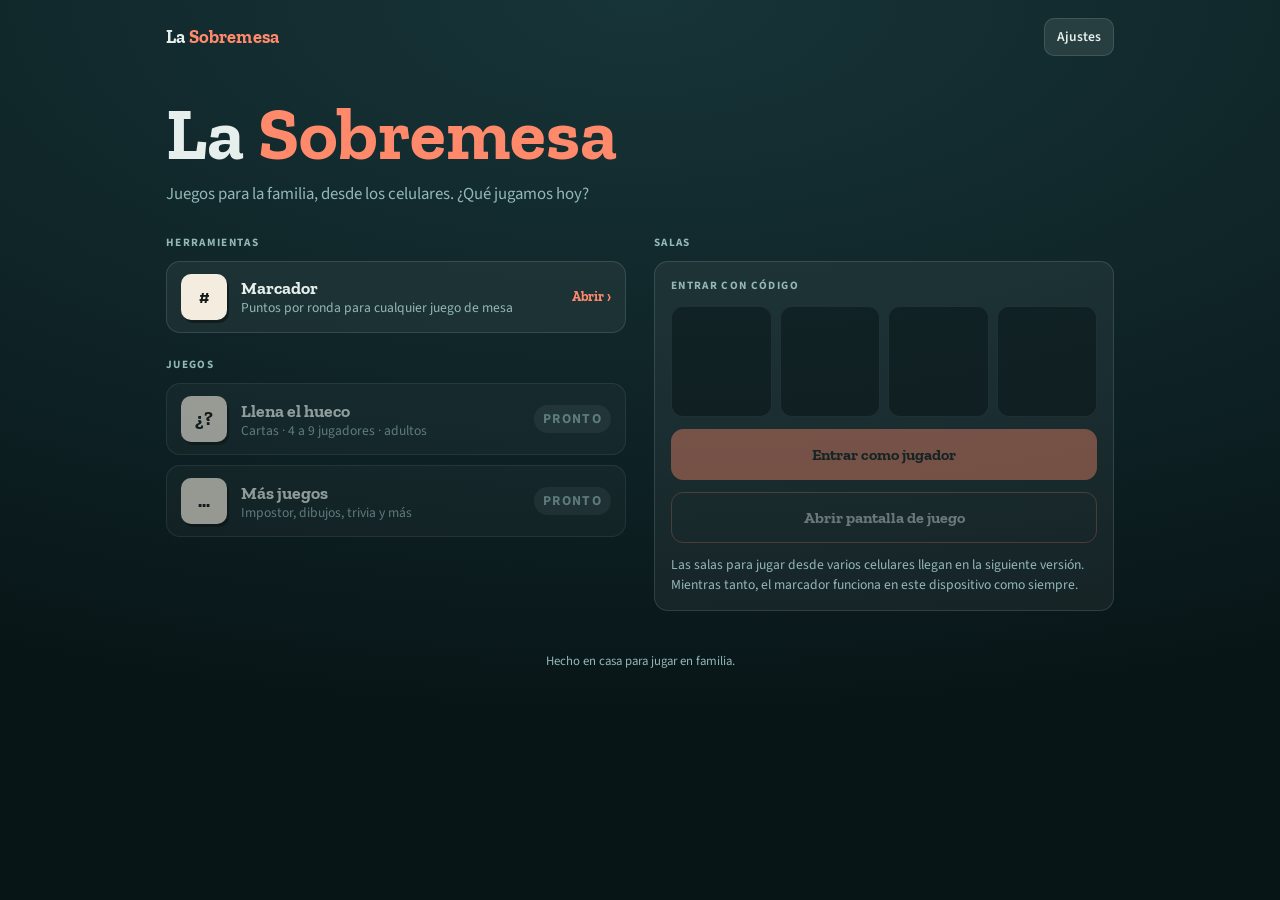
==== index.html @ 17575359 "Agrega el tema, la página de inicio y el marcador rediseñado - nucleo/tema.css concentra todos los c" ====
<!doctype html>
<html lang="es">
<head>
  <meta charset="utf-8">
  <meta name="viewport" content="width=device-width,initial-scale=1,viewport-fit=cover">
  <title>La Sobremesa</title>
  <meta name="description" content="Juegos para la familia, desde los celulares.">
  <script src="nucleo/tema.js"></script>
  <link rel="preconnect" href="https://fonts.googleapis.com">
  <link rel="preconnect" href="https://fonts.gstatic.com" crossorigin>
  <link rel="stylesheet" href="https://fonts.googleapis.com/css2?family=Source+Sans+3:wght@400;600;700&family=Zilla+Slab:wght@500;700&display=swap">
  <link rel="stylesheet" href="nucleo/tema.css">
  <link rel="stylesheet" href="nucleo/base.css">
  <style>
    .inicio { max-width: 980px; margin: 0 auto; padding: max(18px, env(safe-area-inset-top)) max(16px, env(safe-area-inset-right)) 40px max(16px, env(safe-area-inset-left)); display: flex; flex-direction: column; gap: 28px; }
    .barra { display: flex; justify-content: space-between; align-items: center; gap: 12px; }
    .barra .marca { font-size: 1.15rem; }
    .portada { display: flex; flex-direction: column; gap: 6px; padding-top: 8px; }
    .portada h1 { font-size: clamp(2.6rem, 9vw, 4.6rem); }
    .portada h1 em { font-style: normal; color: var(--acento); }
    .portada p { margin: 0; color: var(--suave); font-size: 1.05rem; }
    .columnas { display: grid; grid-template-columns: minmax(0, 1fr) minmax(0, 1fr); gap: 28px; align-items: start; }
    @media (max-width: 720px) { .columnas { grid-template-columns: minmax(0, 1fr); } }
    .grupo { display: flex; flex-direction: column; gap: 10px; min-width: 0; }
    .sala { padding: 16px; display: flex; flex-direction: column; gap: 12px; }
    .codigo { display: grid; grid-template-columns: repeat(4, 1fr); gap: 8px; }
    .codigo input { width: 100%; aspect-ratio: 1 / 1.1; text-align: center; text-transform: uppercase; font-family: var(--fuente-titulo); font-weight: 700; font-size: 1.6rem; border-radius: 12px; border: 1.5px solid var(--linea); background: var(--fondo-3); color: var(--acento); }
    .codigo input:disabled { opacity: .55; }
    .nota { margin: 0; color: var(--suave); font-size: .85rem; }
    .opcion { display: flex; align-items: center; gap: 14px; padding: 12px 14px; border-radius: 14px; background: var(--superficie); border: 1px solid var(--linea); text-decoration: none; color: var(--texto); transition: border-color .15s; }
    a.opcion:hover { border-color: var(--borde-acento); }
    .opcion .ic { flex: none; width: 46px; height: 46px; border-radius: 10px; display: grid; place-items: center; background: var(--carta); color: var(--tinta); font-family: var(--fuente-titulo); font-weight: 700; font-size: 1.15rem; box-shadow: 2px 3px 0 rgba(0,0,0,.4); }
    .opcion div { display: flex; flex-direction: column; line-height: 1.25; min-width: 0; }
    .opcion strong { font-family: var(--fuente-titulo); font-size: 1.1rem; }
    .opcion span { font-size: .85rem; color: var(--suave); }
    .opcion .ir { margin-left: auto; color: var(--acento); font-family: var(--fuente-titulo); font-weight: 700; flex: none; }
    .opcion.pronto { opacity: .6; }
    .chip { margin-left: auto; flex: none; font-size: .68rem; letter-spacing: .1em; text-transform: uppercase; font-weight: 700; padding: 4px 9px; border-radius: 999px; background: var(--superficie-2); color: var(--suave); }
    .pie { color: var(--suave); font-size: .8rem; text-align: center; }
    .modal { padding: 22px; display: flex; flex-direction: column; gap: 14px; }
    .temas { display: grid; gap: 8px; }
    .tema { display: flex; align-items: center; gap: 12px; padding: 10px 12px; border-radius: 12px; border: 1.5px solid var(--linea); background: var(--superficie); text-align: left; }
    .tema[aria-pressed="true"] { border-color: var(--acento); }
    .tema .mues { display: flex; width: 70px; height: 22px; border-radius: 6px; overflow: hidden; flex: none; }
    .tema .mues i { flex: 1; }
    .acciones { display: flex; justify-content: flex-end; }
  </style>
</head>
<body>
  <main class="inicio">
    <div class="barra">
      <a class="marca" href="./">La <em>Sobremesa</em></a>
      <button class="btn" id="ajustesBtn" type="button">Ajustes</button>
    </div>

    <section class="portada">
      <h1>La <em>Sobremesa</em></h1>
      <p>Juegos para la familia, desde los celulares. ¿Qué jugamos hoy?</p>
    </section>

    <div class="columnas">
      <div class="grupo">
        <span class="etiqueta">Herramientas</span>
        <a class="opcion" href="marcador/">
          <span class="ic">#</span>
          <div><strong>Marcador</strong><span>Puntos por ronda para cualquier juego de mesa</span></div>
          <span class="ir">Abrir ›</span>
        </a>

        <span class="etiqueta" style="margin-top:14px">Juegos</span>
        <div class="opcion pronto">
          <span class="ic">¿?</span>
          <div><strong>Llena el hueco</strong><span>Cartas · 4 a 9 jugadores · adultos</span></div>
          <span class="chip">Pronto</span>
        </div>
        <div class="opcion pronto">
          <span class="ic">…</span>
          <div><strong>Más juegos</strong><span>Impostor, dibujos, trivia y más</span></div>
          <span class="chip">Pronto</span>
        </div>
      </div>

      <div class="grupo">
        <span class="etiqueta">Salas</span>
        <div class="panel sala">
          <label class="etiqueta" for="c1">Entrar con código</label>
          <div class="codigo" aria-label="Código de la sala">
            <input id="c1" maxlength="1" disabled aria-label="Letra 1">
            <input maxlength="1" disabled aria-label="Letra 2">
            <input maxlength="1" disabled aria-label="Letra 3">
            <input maxlength="1" disabled aria-label="Letra 4">
          </div>
          <button class="btn pri grande" type="button" disabled>Entrar como jugador</button>
          <button class="btn sec grande" type="button" disabled>Abrir pantalla de juego</button>
          <p class="nota">Las salas para jugar desde varios celulares llegan en la siguiente versión. Mientras tanto, el marcador funciona en este dispositivo como siempre.</p>
        </div>
      </div>
    </div>

    <p class="pie">Hecho en casa para jugar en familia.</p>
  </main>

  <dialog id="ajustes">
    <div class="modal">
      <h2>Ajustes</h2>
      <span class="etiqueta">Tema de colores (solo en este dispositivo)</span>
      <div class="temas" id="temas"></div>
      <div class="acciones"><button class="btn" id="cerrarAjustes" type="button">Listo</button></div>
    </div>
  </dialog>

  <script>
    (function () {
      var dlg = document.getElementById('ajustes');
      var box = document.getElementById('temas');
      var MUESTRAS = {
        '': ['#173438', '#081517', '#f3ecdf', '#ff8a6b'],
        azul: ['#1f2a3a', '#0b0f17', '#f3ead6', '#e8b860'],
        verde: ['#1d3a2e', '#0a1712', '#f4ecd8', '#d9a441'],
        vino: ['#3a1a24', '#16090d', '#f6ecdc', '#f0a868'],
        ciruela: ['#2c1f44', '#100b1a', '#f3ecdf', '#ffbe55'],
        grafito: ['#2a2826', '#111010', '#efe9df', '#d97b4a']
      };
      function actual() { return document.documentElement.getAttribute('data-tema') || ''; }
      function pintar() {
        box.innerHTML = '';
        window.SOBREMESA_TEMAS.forEach(function (t) {
          var b = document.createElement('button');
          b.type = 'button'; b.className = 'tema';
          b.setAttribute('aria-pressed', String(t.id === actual()));
          // Las muestras solo ilustran cada tema en este selector; los colores reales viven en tema.css
          b.innerHTML = '<span class="mues">' + MUESTRAS[t.id].map(function (c) { return '<i style="background:' + c + '"></i>'; }).join('') + '</span>' + t.nombre;
          b.onclick = function () { window.sobremesaCambiarTema(t.id); pintar(); };
          box.appendChild(b);
        });
      }
      document.getElementById('ajustesBtn').onclick = function () { pintar(); dlg.showModal(); };
      document.getElementById('cerrarAjustes').onclick = function () { dlg.close(); };
    })();
  </script>
</body>
</html>
---- nucleo/tema.css ----
/*
  La Sobremesa · tema
  ------------------------------------------------------------
  TODOS los colores y fuentes del sistema viven aquí.
  Ningún otro archivo escribe colores a mano: siempre usa estas variables.

  Para cambiar el acento en todo el sistema basta con cambiar
  --acento y --acento-rgb (los mismos tres números, separados por comas).

  Los temas alternos de abajo se activan con <html data-tema="...">
  desde Ajustes en la página de inicio.
*/

:root {
  /* Tapete (fondo), de más claro a más oscuro */
  --fondo-1: #173438;
  --fondo-2: #0f2427;
  --fondo-3: #081517;

  /* Marco de madera del monitor */
  --madera-1: #3a2618;
  --madera-2: #22160d;

  /* Cartas de papel y su tinta */
  --carta: #f3ecdf;
  --tinta: #14191a;

  /* Acento: código de sala, juez, botones principales, lo importante */
  --acento: #ff8a6b;
  --acento-rgb: 255, 138, 107;

  /* Texto sobre el tapete */
  --texto: #e6efec;
  --suave: #93b8b7;

  /* Significados (no son el acento) */
  --listo: #a7e3c4;      /* listo, sumó puntos */
  --destacado: #ffd166;  /* el mejor puntaje, récords */
  --peligro: #ff7a8a;    /* borrar, errores */

  /* Superficies y líneas translúcidas sobre el tapete */
  --superficie: rgba(255, 255, 255, .05);
  --superficie-2: rgba(255, 255, 255, .09);
  --linea: rgba(255, 255, 255, .12);
  --borde-acento: rgba(var(--acento-rgb), .55);
  --brillo-acento: rgba(var(--acento-rgb), .18);

  /* Colores para jugadores (se asignan en orden) */
  --jugador-1: #ff8a6b;
  --jugador-2: #7fd8b5;
  --jugador-3: #ffd166;
  --jugador-4: #9fb8ff;
  --jugador-5: #f4a6d0;
  --jugador-6: #c9a7ff;
  --jugador-7: #b8e07a;
  --jugador-8: #e9d3b0;
  --jugador-9: #7fd0e8;
  --jugador-10: #ffb38a;

  /* Tipografía */
  --fuente-titulo: "Zilla Slab", Georgia, "Times New Roman", serif;
  --fuente-texto: "Source Sans 3", system-ui, -apple-system, "Segoe UI", sans-serif;

  color-scheme: dark;
}

/* ---------- Temas alternos (Ajustes → Tema) ---------- */

[data-tema="azul"] {
  --fondo-1: #1f2a3a; --fondo-2: #141b27; --fondo-3: #0b0f17;
  --carta: #f3ead6; --tinta: #1a1712;
  --acento: #e8b860; --acento-rgb: 232, 184, 96;
  --texto: #efe6d2; --suave: #9fb0c6; --listo: #8fd1b4;
}

[data-tema="verde"] {
  --fondo-1: #1d3a2e; --fondo-2: #13281f; --fondo-3: #0a1712;
  --madera-1: #4a2e1a; --madera-2: #2b1a0e;
  --carta: #f4ecd8; --tinta: #17140f;
  --acento: #d9a441; --acento-rgb: 217, 164, 65;
  --texto: #eee7d4; --suave: #9dbcab; --listo: #9be0b8;
}

[data-tema="vino"] {
  --fondo-1: #3a1a24; --fondo-2: #271118; --fondo-3: #16090d;
  --madera-1: #3b2416; --madera-2: #21140b;
  --carta: #f6ecdc; --tinta: #1b1210;
  --acento: #f0a868; --acento-rgb: 240, 168, 104;
  --texto: #f3e6d8; --suave: #c7a1aa; --listo: #a6dcb8;
}

[data-tema="ciruela"] {
  --fondo-1: #2c1f44; --fondo-2: #1d142e; --fondo-3: #100b1a;
  --madera-1: #33221a; --madera-2: #1d130d;
  --carta: #f3ecdf; --tinta: #1a1520;
  --acento: #ffbe55; --acento-rgb: 255, 190, 85;
  --texto: #efe8f5; --suave: #b3a3cc; --listo: #8fd9c0;
}

[data-tema="grafito"] {
  --fondo-1: #2a2826; --fondo-2: #1c1b1a; --fondo-3: #111010;
  --madera-1: #3d2a1d; --madera-2: #231810;
  --carta: #efe9df; --tinta: #161412;
  --acento: #d97b4a; --acento-rgb: 217, 123, 74;
  --texto: #ece6dc; --suave: #aaa39a; --listo: #9fcfa6;
}
---- nucleo/base.css ----
/*
  La Sobremesa · componentes base
  Solo usa variables de tema.css. Nada de colores escritos a mano.
*/

* { box-sizing: border-box; }

html { -webkit-text-size-adjust: 100%; }

body {
  margin: 0;
  min-height: 100vh;
  background-color: var(--fondo-3);
  background-image: radial-gradient(120% 80% at 50% 0%, var(--fondo-1) 0%, var(--fondo-2) 55%, var(--fondo-3) 100%);
  background-attachment: fixed;
  color: var(--texto);
  font-family: var(--fuente-texto);
  font-size: 16px;
  line-height: 1.45;
}

button, input, select, textarea { font: inherit; color: inherit; }
button { cursor: pointer; }
a { color: var(--acento); }

h1, h2, h3 { font-family: var(--fuente-titulo); font-weight: 700; line-height: 1.15; margin: 0; }

:focus-visible { outline: 2px solid var(--acento); outline-offset: 2px; }

/* Marca */
.marca { font-family: var(--fuente-titulo); font-weight: 700; letter-spacing: .01em; color: var(--texto); text-decoration: none; }
.marca em { font-style: normal; color: var(--acento); }

/* Etiqueta pequeña en mayúsculas */
.etiqueta { font-size: .7rem; letter-spacing: .12em; text-transform: uppercase; font-weight: 700; color: var(--suave); }

/* Botones */
.btn {
  display: inline-flex; align-items: center; justify-content: center; gap: .4em;
  border: 1px solid var(--linea); background: var(--superficie-2); color: var(--texto);
  border-radius: 10px; padding: 8px 12px; font-size: .85rem; font-weight: 600;
  transition: border-color .15s, background-color .15s, transform .15s;
}
.btn:hover { border-color: var(--borde-acento); }
.btn:active { transform: translateY(1px); }
.btn:disabled { opacity: .4; cursor: default; transform: none; }
.btn.pri { background: var(--acento); color: var(--tinta); border-color: var(--acento); font-family: var(--fuente-titulo); font-weight: 700; }
.btn.sec { background: transparent; border: 1.5px solid var(--borde-acento); font-family: var(--fuente-titulo); font-weight: 700; }
.btn.peligro { color: var(--peligro); }
.btn.on { border-color: var(--acento); color: var(--acento); }
.btn.grande { padding: 13px 16px; font-size: 1rem; border-radius: 12px; }

/* Campos */
.campo, select.campo {
  width: 100%; min-width: 0; border: 1px solid var(--linea); border-radius: 10px;
  padding: 9px 11px; background: var(--fondo-3); color: var(--texto); font-size: .9rem; outline: none;
}
.campo:focus { border-color: var(--acento); box-shadow: 0 0 0 2px var(--brillo-acento); }

/* Panel (tarjeta de contenido sobre el tapete) */
.panel { background: var(--superficie); border: 1px solid var(--linea); border-radius: 14px; }
.panel-acento { background: var(--fondo-3); border: 1.5px solid var(--borde-acento); box-shadow: 0 0 28px var(--brillo-acento); border-radius: 14px; }

/* Carta de papel */
.carta { background: var(--carta); color: var(--tinta); border-radius: 10px; box-shadow: 2px 3px 0 rgba(0, 0, 0, .45); font-weight: 600; }

/* Aviso flotante */
.aviso {
  position: fixed; left: 50%; bottom: 6vh; z-index: 50; transform: translate(-50%, 20px); opacity: 0; pointer-events: none;
  max-width: 94vw; overflow: hidden; text-overflow: ellipsis; white-space: nowrap;
  background: var(--fondo-3); border: 1.5px solid var(--borde-acento); border-radius: 14px; padding: .5em 1.1em;
  color: var(--texto); font-family: var(--fuente-titulo); font-weight: 700; font-size: clamp(1.1rem, 3.2vw, 2.4rem);
  box-shadow: 0 0 30px var(--brillo-acento); transition: opacity .2s, transform .2s;
}
.aviso.ver { opacity: 1; transform: translate(-50%, 0); }

/* Diálogos */
dialog {
  border: 1.5px solid var(--borde-acento); border-radius: 16px; padding: 0; background: var(--fondo-2); color: var(--texto);
  box-shadow: 0 24px 70px rgba(0, 0, 0, .5); max-width: 480px; width: calc(100% - 32px);
}
dialog::backdrop { background: rgba(0, 0, 0, .6); }

.oculto { display: none !important; }

@media (prefers-reduced-motion: reduce) {
  *, *::before, *::after { transition: none !important; animation: none !important; }
}
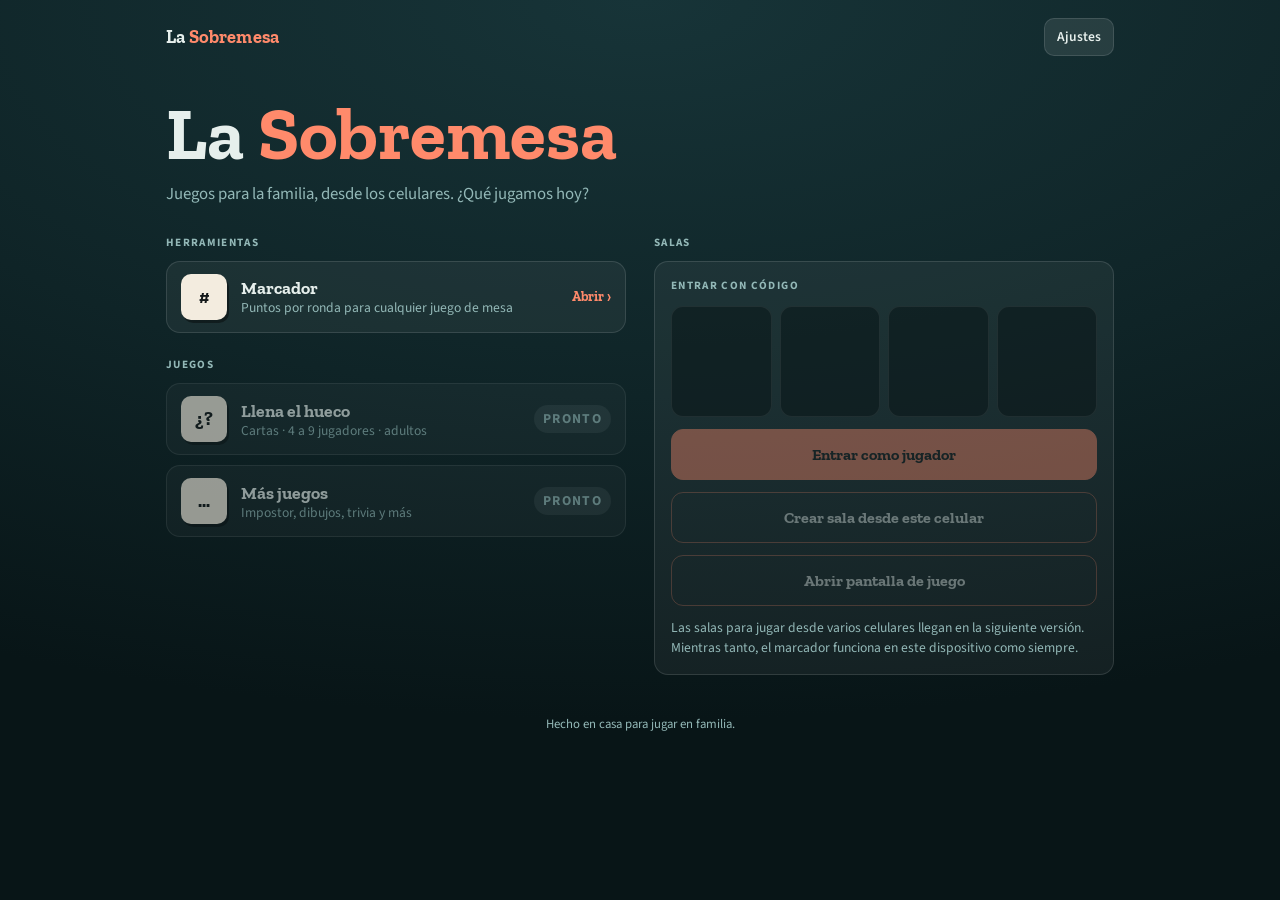
==== commit 2096c827: "Salas: crear y entrar con código, QR, roles y anfitrión - Capa de datos con Firebase Realtime Databa" ====
--- a/index.html
+++ b/index.html
@@ -82,17 +82,18 @@
 
       <div class="grupo">
         <span class="etiqueta">Salas</span>
-        <div class="panel sala">
+        <div class="panel sala" id="salas">
           <label class="etiqueta" for="c1">Entrar con código</label>
-          <div class="codigo" aria-label="Código de la sala">
-            <input id="c1" maxlength="1" disabled aria-label="Letra 1">
-            <input maxlength="1" disabled aria-label="Letra 2">
-            <input maxlength="1" disabled aria-label="Letra 3">
-            <input maxlength="1" disabled aria-label="Letra 4">
+          <div class="codigo" id="codigo" aria-label="Código de la sala">
+            <input id="c1" maxlength="1" autocapitalize="characters" autocomplete="off" disabled aria-label="Letra 1">
+            <input maxlength="1" autocapitalize="characters" autocomplete="off" disabled aria-label="Letra 2">
+            <input maxlength="1" autocapitalize="characters" autocomplete="off" disabled aria-label="Letra 3">
+            <input maxlength="1" autocapitalize="characters" autocomplete="off" disabled aria-label="Letra 4">
           </div>
-          <button class="btn pri grande" type="button" disabled>Entrar como jugador</button>
-          <button class="btn sec grande" type="button" disabled>Abrir pantalla de juego</button>
-          <p class="nota">Las salas para jugar desde varios celulares llegan en la siguiente versión. Mientras tanto, el marcador funciona en este dispositivo como siempre.</p>
+          <button class="btn pri grande" type="button" id="entrarBtn" disabled>Entrar como jugador</button>
+          <button class="btn sec grande" type="button" id="crearBtn" disabled>Crear sala desde este celular</button>
+          <button class="btn sec grande" type="button" id="pantallaBtn" disabled>Abrir pantalla de juego</button>
+          <p class="nota" id="notaSalas">Las salas para jugar desde varios celulares llegan en la siguiente versión. Mientras tanto, el marcador funciona en este dispositivo como siempre.</p>
         </div>
       </div>
     </div>
@@ -138,5 +139,44 @@
       document.getElementById('cerrarAjustes').onclick = function () { dlg.close(); };
     })();
   </script>
+
+  <script type="module">
+    import { hayFirebase } from './nucleo/datos.js';
+    const q = new URLSearchParams(location.search);
+    if (hayFirebase() || q.has('local')) {
+      const PRUEBA = ['local', 'sdk', 'emulador', 'emuauth'];
+      const ir = (extra) => {
+        const u = new URL('sala/', location.href);
+        for (const k of PRUEBA) if (q.has(k)) u.searchParams.set(k, q.get(k));
+        for (const [k, v] of Object.entries(extra)) u.searchParams.set(k, v);
+        location.href = u.toString();
+      };
+      const cajas = [...document.querySelectorAll('#codigo input')];
+      const entrar = document.getElementById('entrarBtn');
+      const codigo = () => cajas.map((c) => c.value).join('');
+      const listo = () => /^[A-Z]{4}$/.test(codigo());
+      const revisar = () => { entrar.disabled = !listo(); document.getElementById('pantallaBtn').textContent = listo() ? `Usar como pantalla de ${codigo()}` : 'Abrir pantalla de juego'; };
+      const escribir = (texto, desde = 0) => {
+        const letras = texto.toUpperCase().replace(/[^A-Z]/g, '').split('');
+        letras.slice(0, 4 - desde).forEach((l, i) => { cajas[desde + i].value = l; });
+        cajas[Math.min(desde + letras.length, 3)].focus();
+        revisar();
+      };
+      cajas.forEach((c, i) => {
+        c.disabled = false;
+        c.addEventListener('input', () => { const v = c.value; c.value = ''; if (v) escribir(v, i); else revisar(); });
+        c.addEventListener('keydown', (e) => { if (e.key === 'Backspace' && !c.value && i > 0) { cajas[i - 1].value = ''; cajas[i - 1].focus(); revisar(); e.preventDefault(); } if (e.key === 'Enter' && listo()) entrar.click(); });
+        c.addEventListener('paste', (e) => { e.preventDefault(); escribir(e.clipboardData.getData('text'), 0); });
+      });
+      ['crearBtn', 'pantallaBtn'].forEach((id) => { document.getElementById(id).disabled = false; });
+      entrar.onclick = () => listo() && ir({ c: codigo() });
+      document.getElementById('crearBtn').onclick = () => ir({ nueva: 'jugador' });
+      document.getElementById('pantallaBtn').onclick = () => ir(listo() ? { c: codigo(), rol: 'pantalla' } : { nueva: 'pantalla' });
+      document.getElementById('notaSalas').textContent = q.has('local') && !hayFirebase()
+        ? 'Modo de prueba: las salas solo funcionan entre pestañas de este navegador.'
+        : 'En la tele o la laptop usa "Abrir pantalla de juego". En el celular, entra con el código o crea una sala.';
+      if (q.get('c')) escribir(q.get('c'));
+    }
+  </script>
 </body>
 </html>
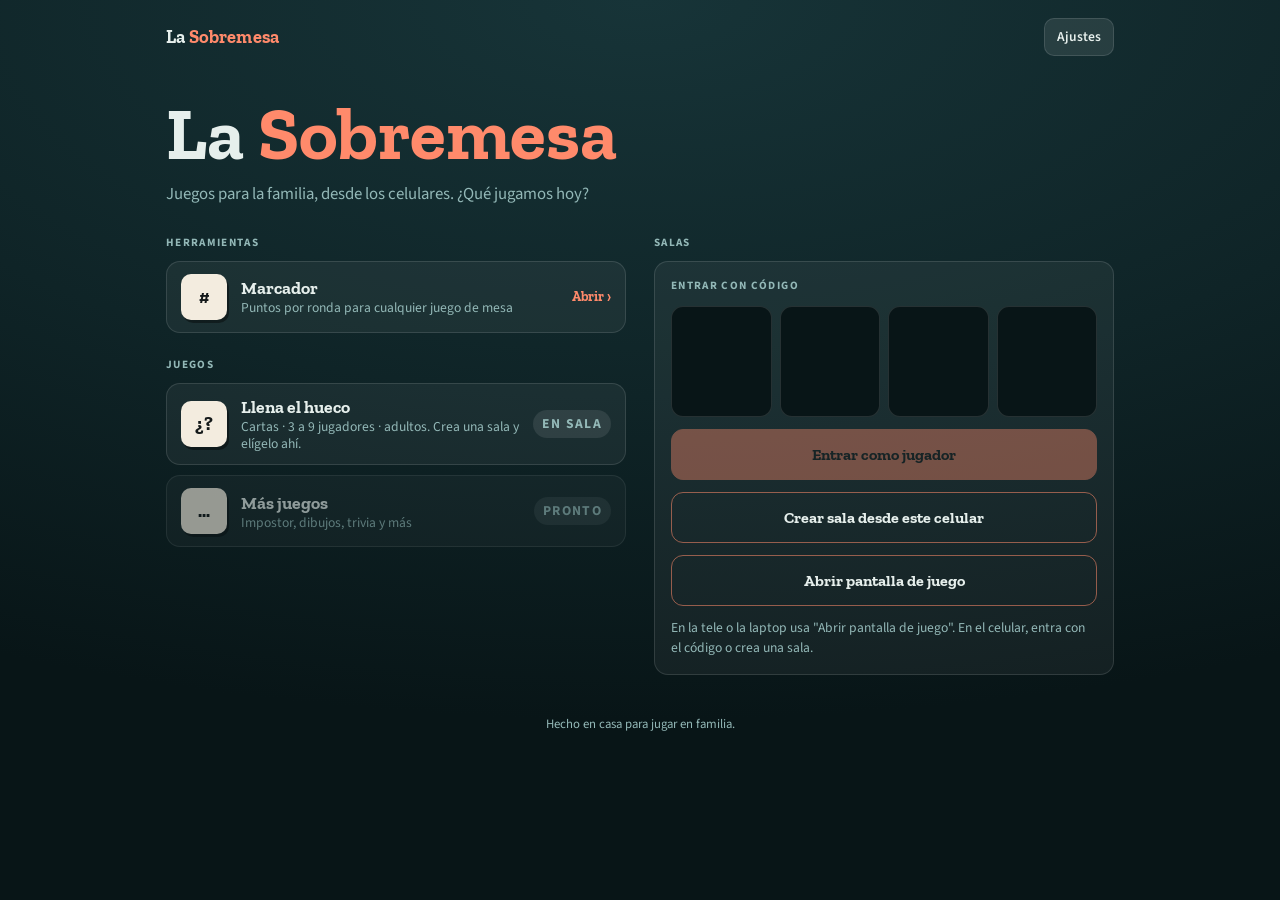
==== commit a0d74494: "Fase 5: juego de cartas "Llena el hueco" - Juego completo en juegos/llena-el-hueco/: juez que rota, " ====
--- a/index.html
+++ b/index.html
@@ -68,10 +68,10 @@
         </a>
 
         <span class="etiqueta" style="margin-top:14px">Juegos</span>
-        <div class="opcion pronto">
+        <div class="opcion">
           <span class="ic">¿?</span>
-          <div><strong>Llena el hueco</strong><span>Cartas · 4 a 9 jugadores · adultos</span></div>
-          <span class="chip">Pronto</span>
+          <div><strong>Llena el hueco</strong><span>Cartas · 3 a 9 jugadores · adultos. Crea una sala y elígelo ahí.</span></div>
+          <span class="chip">En sala</span>
         </div>
         <div class="opcion pronto">
           <span class="ic">…</span>
@@ -106,6 +106,8 @@
       <h2>Ajustes</h2>
       <span class="etiqueta">Tema de colores (solo en este dispositivo)</span>
       <div class="temas" id="temas"></div>
+      <span class="etiqueta">Juegos</span>
+      <a class="btn" href="juegos/llena-el-hueco/mazos.html">Mazos de Llena el hueco</a>
       <div class="acciones"><button class="btn" id="cerrarAjustes" type="button">Listo</button></div>
     </div>
   </dialog>
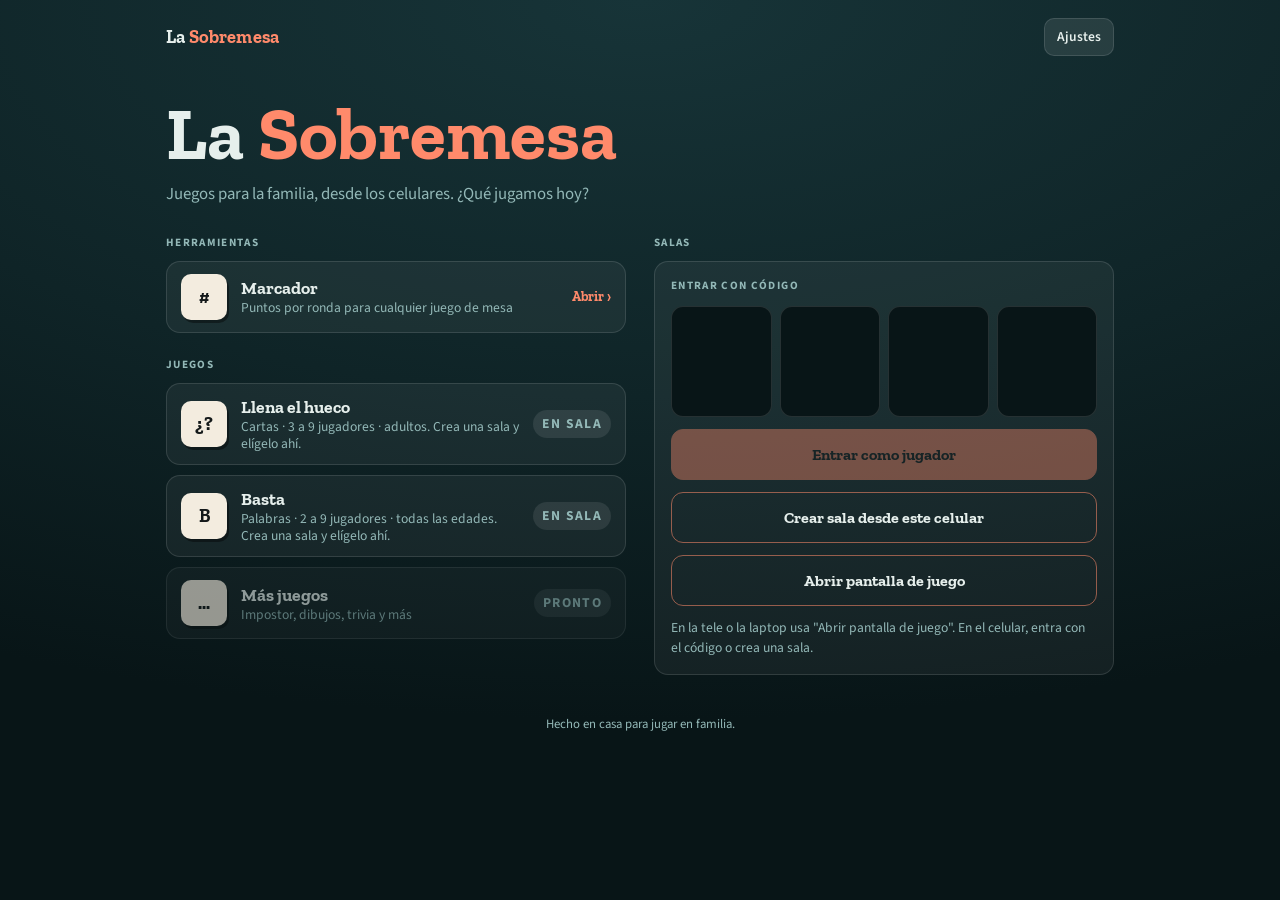
==== commit b014739b: "Basta (en progreso): estilos de la página y el juego en la lista de la sala Trabajo en pausa mientra" ====
--- a/index.html
+++ b/index.html
@@ -71,6 +71,11 @@
         <div class="opcion">
           <span class="ic">¿?</span>
           <div><strong>Llena el hueco</strong><span>Cartas · 3 a 9 jugadores · adultos. Crea una sala y elígelo ahí.</span></div>
+          <span class="chip">En sala</span>
+        </div>
+        <div class="opcion">
+          <span class="ic">B</span>
+          <div><strong>Basta</strong><span>Palabras · 2 a 9 jugadores · todas las edades. Crea una sala y elígelo ahí.</span></div>
           <span class="chip">En sala</span>
         </div>
         <div class="opcion pronto">
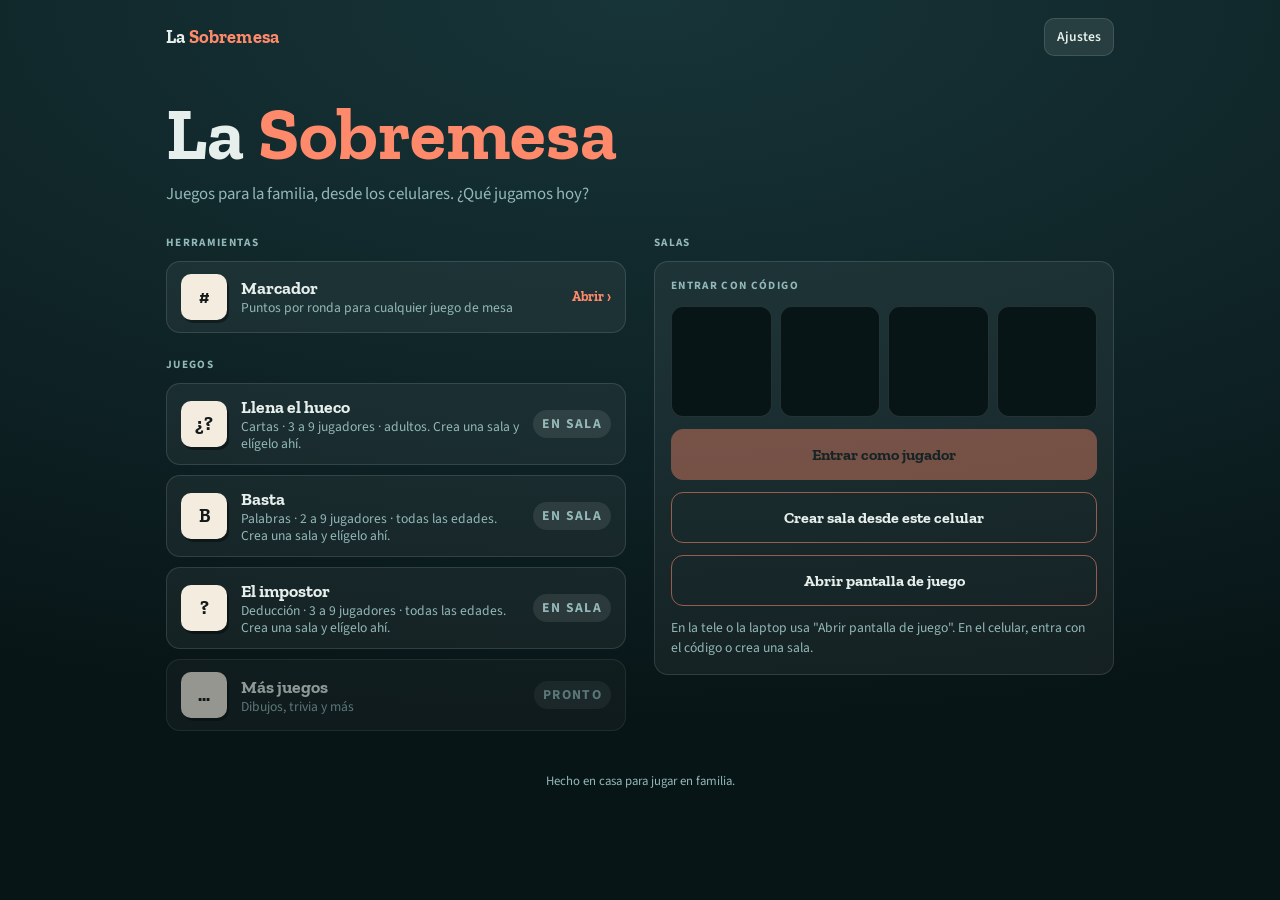
==== commit 0fae087c: "El impostor: palabra secreta, pistas en voz alta, voto y adivinanza - Juego nuevo en juegos/impostor" ====
--- a/index.html
+++ b/index.html
@@ -78,9 +78,14 @@
           <div><strong>Basta</strong><span>Palabras · 2 a 9 jugadores · todas las edades. Crea una sala y elígelo ahí.</span></div>
           <span class="chip">En sala</span>
         </div>
+        <div class="opcion">
+          <span class="ic">?</span>
+          <div><strong>El impostor</strong><span>Deducción · 3 a 9 jugadores · todas las edades. Crea una sala y elígelo ahí.</span></div>
+          <span class="chip">En sala</span>
+        </div>
         <div class="opcion pronto">
           <span class="ic">…</span>
-          <div><strong>Más juegos</strong><span>Impostor, dibujos, trivia y más</span></div>
+          <div><strong>Más juegos</strong><span>Dibujos, trivia y más</span></div>
           <span class="chip">Pronto</span>
         </div>
       </div>
@@ -113,6 +118,7 @@
       <div class="temas" id="temas"></div>
       <span class="etiqueta">Juegos</span>
       <a class="btn" href="juegos/llena-el-hueco/mazos.html">Mazos de Llena el hueco</a>
+      <a class="btn" href="juegos/impostor/mazos.html">Mazos de El impostor</a>
       <div class="acciones"><button class="btn" id="cerrarAjustes" type="button">Listo</button></div>
     </div>
   </dialog>
--- a/nucleo/tema.css
+++ b/nucleo/tema.css
@@ -24,6 +24,8 @@
   /* Cartas de papel y su tinta */
   --carta: #f3ecdf;
   --tinta: #14191a;
+  --tinta-suave: #5a4a3a;    /* texto secundario sobre la carta */
+  --acento-en-carta: #d4583a; /* el acento, más oscuro para que se lea sobre la carta */
 
   /* Acento: código de sala, juez, botones principales, lo importante */
   --acento: #ff8a6b;
@@ -69,7 +71,7 @@
 [data-tema="azul"] {
   --fondo-1: #1f2a3a; --fondo-2: #141b27; --fondo-3: #0b0f17;
   --carta: #f3ead6; --tinta: #1a1712;
-  --acento: #e8b860; --acento-rgb: 232, 184, 96;
+  --acento: #e8b860; --acento-rgb: 232, 184, 96; --acento-en-carta: #9a6a12;
   --texto: #efe6d2; --suave: #9fb0c6; --listo: #8fd1b4;
 }
 
@@ -77,7 +79,7 @@
   --fondo-1: #1d3a2e; --fondo-2: #13281f; --fondo-3: #0a1712;
   --madera-1: #4a2e1a; --madera-2: #2b1a0e;
   --carta: #f4ecd8; --tinta: #17140f;
-  --acento: #d9a441; --acento-rgb: 217, 164, 65;
+  --acento: #d9a441; --acento-rgb: 217, 164, 65; --acento-en-carta: #8f6514;
   --texto: #eee7d4; --suave: #9dbcab; --listo: #9be0b8;
 }
 
@@ -85,7 +87,7 @@
   --fondo-1: #3a1a24; --fondo-2: #271118; --fondo-3: #16090d;
   --madera-1: #3b2416; --madera-2: #21140b;
   --carta: #f6ecdc; --tinta: #1b1210;
-  --acento: #f0a868; --acento-rgb: 240, 168, 104;
+  --acento: #f0a868; --acento-rgb: 240, 168, 104; --acento-en-carta: #b0582a;
   --texto: #f3e6d8; --suave: #c7a1aa; --listo: #a6dcb8;
 }
 
@@ -93,7 +95,7 @@
   --fondo-1: #2c1f44; --fondo-2: #1d142e; --fondo-3: #100b1a;
   --madera-1: #33221a; --madera-2: #1d130d;
   --carta: #f3ecdf; --tinta: #1a1520;
-  --acento: #ffbe55; --acento-rgb: 255, 190, 85;
+  --acento: #ffbe55; --acento-rgb: 255, 190, 85; --acento-en-carta: #9a6200;
   --texto: #efe8f5; --suave: #b3a3cc; --listo: #8fd9c0;
 }
 
@@ -101,6 +103,6 @@
   --fondo-1: #2a2826; --fondo-2: #1c1b1a; --fondo-3: #111010;
   --madera-1: #3d2a1d; --madera-2: #231810;
   --carta: #efe9df; --tinta: #161412;
-  --acento: #d97b4a; --acento-rgb: 217, 123, 74;
+  --acento: #d97b4a; --acento-rgb: 217, 123, 74; --acento-en-carta: #a8502a;
   --texto: #ece6dc; --suave: #aaa39a; --listo: #9fcfa6;
 }
